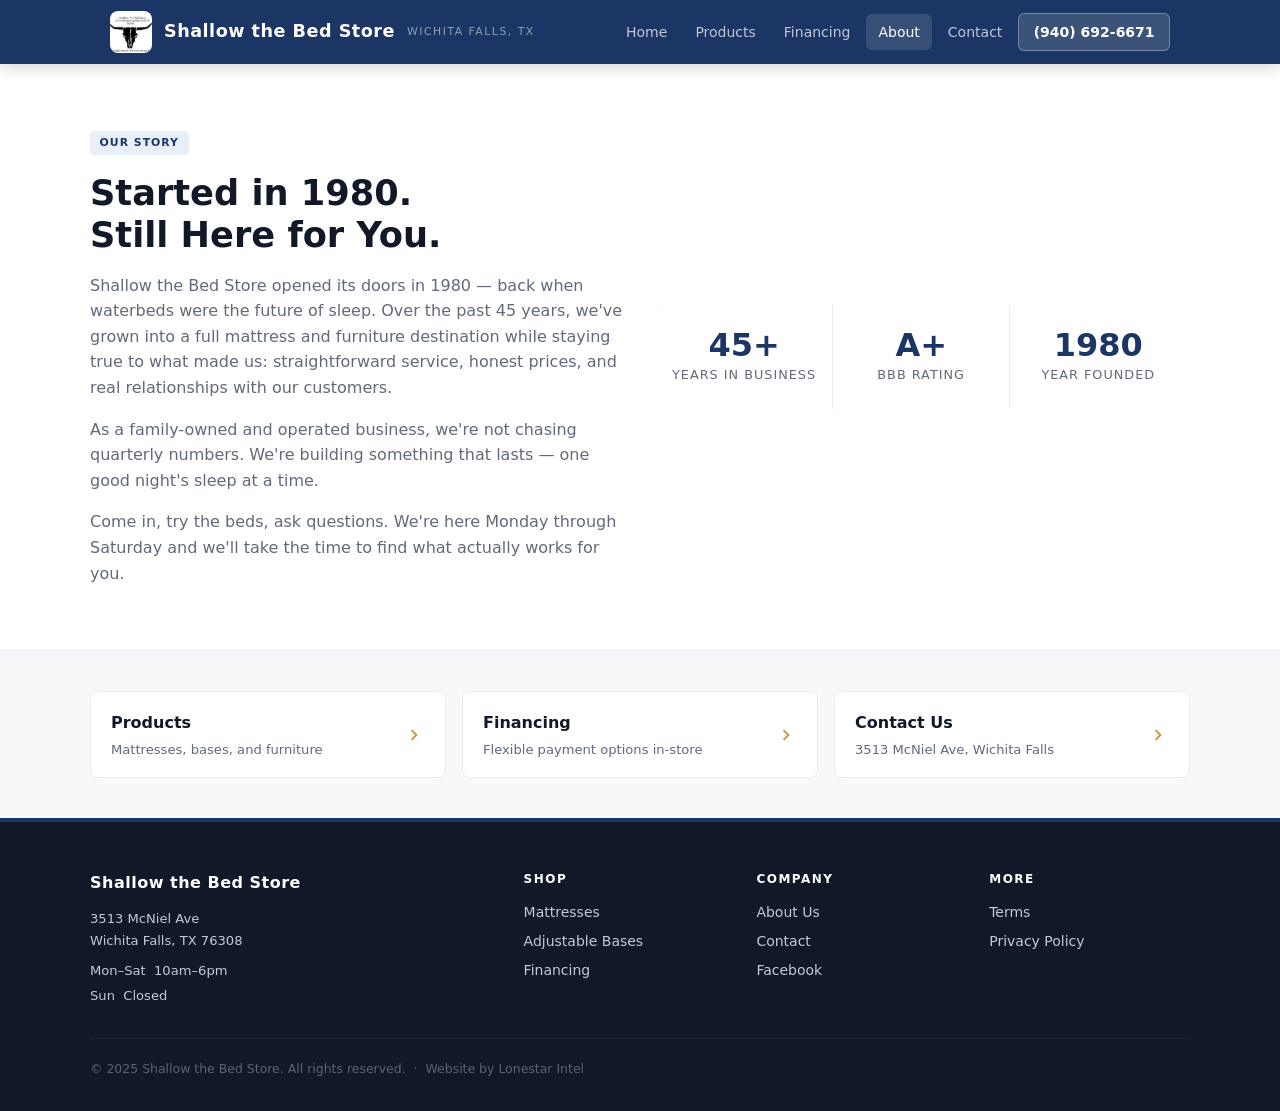
==== about.html @ aa92e517 "Initial commit" ====
<!DOCTYPE html>
<html lang="en">
<head>
  <meta charset="UTF-8">
  <meta name="viewport" content="width=device-width, initial-scale=1.0">
  <meta name="description" content="About Shallow the Bed Store — family-owned and serving Wichita Falls, TX since 1980. Learn our story.">
  <title>About Us | Shallow the Bed Store</title>
  <link rel="stylesheet" href="css/style.css">
</head>
<body>

  <header>
    <div class="nav-inner">
      <a href="index.html" class="logo">
        <img src="images/logo.jpg" alt="Shallow the Bed Store" class="logo-img">
        <span class="logo-name">Shallow the Bed Store</span>
        <span class="logo-sub">Wichita Falls, TX</span>
      </a>
      <button class="nav-toggle" id="navToggle" aria-label="Toggle menu">
        <span></span><span></span><span></span>
      </button>
      <nav id="mainNav">
        <a href="index.html">Home</a>
        <a href="products.html">Products</a>
        <a href="financing.html">Financing</a>
        <a href="about.html">About</a>
        <a href="contact.html">Contact</a>
      <a href="tel:9406926671" class="nav-phone">(940) 692-6671</a>
      </nav>
    </div>
  </header>


  <!-- OUR STORY -->
  <section>
    <div class="section-inner">
      <div class="info-grid" style="align-items:center;">
        <div>
          <span class="card-badge">Our Story</span>
          <h2 style="margin-top:0.5rem;">Started in 1980.<br>Still Here for You.</h2>
          <p style="margin-top:1rem;">Shallow the Bed Store opened its doors in 1980 — back when waterbeds were the future of sleep. Over the past 45 years, we've grown into a full mattress and furniture destination while staying true to what made us: straightforward service, honest prices, and real relationships with our customers.</p>
          <p style="margin-top:1rem;">As a family-owned and operated business, we're not chasing quarterly numbers. We're building something that lasts — one good night's sleep at a time.</p>
          <p style="margin-top:1rem;">Come in, try the beds, ask questions. We're here Monday through Saturday and we'll take the time to find what actually works for you.</p>
        </div>
        <div style="display:flex;align-items:center;height:100%;">
          <div class="stats-strip" style="margin-top:0;">
            <div class="stat">
              <div class="stat-number">45+</div>
              <div class="stat-label">Years in Business</div>
            </div>
            <div class="stat">
              <div class="stat-number">A+</div>
              <div class="stat-label">BBB Rating</div>
            </div>
            <div class="stat">
              <div class="stat-number">1980</div>
              <div class="stat-label">Year Founded</div>
            </div>
          </div>
        </div>
      </div>
    </div>
  </section>




  <!-- NAV CARDS STRIP -->
  <div class="nav-cards-strip">
    <div class="nav-cards-row">
      <a href="products.html" class="nav-card">
        <div>
          <div class="nav-card-title">Products</div>
          <div class="nav-card-sub">Mattresses, bases, and furniture</div>
        </div>
        <svg viewBox="0 0 24 24"><path d="M8.59 16.59L13.17 12 8.59 7.41 10 6l6 6-6 6z"/></svg>
      </a>
      <a href="financing.html" class="nav-card">
        <div>
          <div class="nav-card-title">Financing</div>
          <div class="nav-card-sub">Flexible payment options in-store</div>
        </div>
        <svg viewBox="0 0 24 24"><path d="M8.59 16.59L13.17 12 8.59 7.41 10 6l6 6-6 6z"/></svg>
      </a>
      <a href="contact.html" class="nav-card">
        <div>
          <div class="nav-card-title">Contact Us</div>
          <div class="nav-card-sub">3513 McNiel Ave, Wichita Falls</div>
        </div>
        <svg viewBox="0 0 24 24"><path d="M8.59 16.59L13.17 12 8.59 7.41 10 6l6 6-6 6z"/></svg>
      </a>
    </div>
  </div>

  <footer>
    <div class="footer-inner">
      <div class="footer-brand">
        <span class="logo-name">Shallow the Bed Store</span>
        <p style="margin-top:0.75rem;font-size:0.82rem;color:var(--gray-mid);line-height:1.7;">3513 McNiel Ave<br>Wichita Falls, TX 76308</p>
        <p style="margin-top:0.5rem;font-size:0.82rem;color:var(--gray-mid);">Mon&ndash;Sat &nbsp;10am&ndash;6pm</p>
        <p style="margin-top:0.25rem;font-size:0.82rem;color:var(--gray-mid);">Sun &nbsp;Closed</p>
      </div>
      <div>
        <h4>Shop</h4>
        <a href="mattresses.html">Mattresses</a>
        <a href="adjustable-bases.html">Adjustable Bases</a>
        <a href="financing.html">Financing</a>
      </div>
      <div>
        <h4>Company</h4>
        <a href="about.html">About Us</a>
        <a href="contact.html">Contact</a>
        <a href="https://www.facebook.com/ThebedstoreWf" target="_blank" rel="noopener">Facebook</a>
      </div>
      <div>
        <h4>More</h4>
        <a href="terms.html">Terms</a>
        <a href="privacy.html">Privacy Policy</a>
      </div>
    </div>
    <div class="footer-bottom">
      <span>&copy; 2025 Shallow the Bed Store. All rights reserved. &nbsp;&middot;&nbsp; Website by Lonestar Intel</span>
    </div>
  </footer>

  <script src="js/products.js"></script>
</body>
</html>
---- css/style.css ----
/* =============================================
   SHALLOW THE BED STORE — STYLESHEET
   Theme: Navy / White / Warm Gold
   ============================================= */

:root {
  /* Brand */
  --primary: #1B3664;
  --primary-dark: #122447;
  --primary-light: #E8EFF9;
  --gold: #C8913A;
  /* Neutrals */
  --white: #ffffff;
  --off-white: #F7F8FA;
  --gray-light: #EAEDF2;
  --gray-mid: #C4C9D4;
  --gray-text: #62697A;
  --dark: #111928;
  /* Red accent */
  --red: #C8232C;
  --red-light: rgba(200,35,44,0.14);
  /* Backward-compat aliases used in inline HTML */
  --orange: var(--primary);
  --orange-dark: var(--primary-dark);
  --orange-light: var(--primary-light);
  /* System */
  --font: 'Segoe UI', system-ui, -apple-system, sans-serif;
  --radius: 8px;
  --shadow: 0 2px 12px rgba(17,25,40,0.09);
  --transition: 0.2s ease;
}

/* RESET */
*, *::before, *::after { box-sizing: border-box; margin: 0; padding: 0; }
html { scroll-behavior: smooth; }
body { font-family: var(--font); color: var(--dark); background: var(--white); line-height: 1.6; }
img { display: block; max-width: 100%; }
a { text-decoration: none; color: inherit; }
ul { list-style: none; }

/* TYPOGRAPHY */
h1 { font-size: clamp(2rem, 5vw, 3.2rem); font-weight: 700; line-height: 1.15; }
h2 { font-size: clamp(1.5rem, 3.5vw, 2.2rem); font-weight: 700; line-height: 1.2; }
h3 { font-size: 1.2rem; font-weight: 600; }
p { color: var(--gray-text); }

/* =============================================
   PROMO BAR
   ============================================= */
.promo-bar {
  background: var(--dark);
  color: var(--gray-mid);
  text-align: center;
  padding: 0.45rem 1rem;
  font-size: 0.8rem;
  font-weight: 500;
  letter-spacing: 0.3px;
}
.promo-bar a { color: var(--white); text-decoration: underline; }

/* =============================================
   HEADER & NAV
   ============================================= */
header {
  position: sticky;
  top: 0;
  z-index: 100;
  background: var(--primary);
  box-shadow: 0 2px 16px rgba(17,25,40,0.22);
}

.nav-inner {
  max-width: 1100px;
  margin: 0 auto;
  padding: 0 1.25rem;
  height: 64px;
  display: flex;
  align-items: center;
  justify-content: space-between;
  gap: 1rem;
}

.logo {
  display: flex;
  flex-direction: row;
  align-items: center;
  gap: 0.75rem;
  line-height: 1.1;
}
.logo-img {
  width: 42px;
  height: 42px;
  border-radius: 8px;
  object-fit: cover;
  flex-shrink: 0;
}
.logo-text {
  display: flex;
  flex-direction: column;
}
.logo-name {
  font-size: 1.1rem;
  font-weight: 700;
  color: var(--white);
  letter-spacing: 0.5px;
}
.logo-sub {
  font-size: 0.68rem;
  color: rgba(255,255,255,0.52);
  text-transform: uppercase;
  letter-spacing: 1.5px;
}

nav { display: flex; align-items: center; gap: 0.25rem; }
nav a {
  color: rgba(255,255,255,0.72);
  font-size: 0.875rem;
  font-weight: 500;
  padding: 0.4rem 0.75rem;
  border-radius: 6px;
  transition: color var(--transition), background var(--transition);
}
nav a:hover, nav a.active {
  color: var(--white);
  background: rgba(255,255,255,0.12);
}

.nav-phone {
  color: var(--white) !important;
  font-weight: 700 !important;
  font-size: 0.875rem !important;
  background: rgba(255,255,255,0.14) !important;
  border: 1px solid rgba(255,255,255,0.3) !important;
  padding: 0.4rem 0.9rem !important;
  border-radius: 6px !important;
}
.nav-phone:hover {
  background: rgba(255,255,255,0.24) !important;
  border-color: rgba(255,255,255,0.55) !important;
}

/* Hamburger */
.nav-toggle {
  display: none;
  flex-direction: column;
  gap: 5px;
  cursor: pointer;
  padding: 4px;
  background: none;
  border: none;
  outline: none;
  -webkit-appearance: none;
}
.nav-toggle span {
  display: block;
  width: 24px;
  height: 2px;
  background: var(--white);
  border-radius: 2px;
  transition: var(--transition);
}

/* Mobile nav */
@media (max-width: 768px) {
  .nav-toggle { display: flex; }
  nav {
    display: none;
    position: absolute;
    top: 64px;
    left: 0;
    right: 0;
    background: var(--primary-dark);
    flex-direction: column;
    padding: 1rem;
    gap: 0.25rem;
    box-shadow: 0 8px 24px rgba(17,25,40,0.25);
  }
  nav.open { display: flex; }
  nav a { width: 100%; padding: 0.75rem 1rem; }
  .nav-phone { margin-top: 0.5rem; text-align: center; }
}

/* =============================================
   CATEGORY CARDS
   ============================================= */
.category-grid {
  display: grid;
  grid-template-columns: repeat(auto-fill, minmax(220px, 1fr));
  gap: 1rem;
}
.category-card {
  position: relative;
  border-radius: var(--radius);
  overflow: hidden;
  aspect-ratio: 4/3;
  cursor: pointer;
  box-shadow: var(--shadow);
}
.category-card img {
  width: 100%; height: 100%;
  object-fit: cover;
  transition: transform 0.3s ease;
}
.category-card:hover img { transform: scale(1.04); }
.category-card-overlay {
  position: absolute;
  inset: 0;
  background: linear-gradient(to top, rgba(17,25,40,0.85) 0%, rgba(17,25,40,0.08) 60%);
  display: flex;
  flex-direction: column;
  justify-content: flex-end;
  padding: 1.25rem;
}
.category-card-overlay h3 { color: var(--white); font-size: 1.1rem; margin-bottom: 0.4rem; }
.category-card-overlay .btn {
  display: inline-block;
  padding: 0.4rem 1rem;
  font-size: 0.8rem;
  align-self: flex-start;
}

/* =============================================
   PROMO BANNER STRIP
   ============================================= */
.promo-strip {
  display: grid;
  grid-template-columns: repeat(auto-fill, minmax(200px, 1fr));
  gap: 1px;
  background: var(--gray-light);
  border: 1.5px solid var(--gray-light);
  border-radius: var(--radius);
  overflow: hidden;
}
.promo-strip-item {
  background: var(--white);
  padding: 1.1rem 1.25rem;
  display: flex;
  align-items: center;
  gap: 0.75rem;
}
.promo-strip-icon {
  width: 36px; height: 36px;
  border-radius: 50%;
  background: var(--primary-light);
  display: flex; align-items: center; justify-content: center;
  flex-shrink: 0;
}
.promo-strip-icon svg { width: 18px; height: 18px; fill: var(--primary); }
.promo-strip-item h4 { font-size: 0.85rem; margin-bottom: 0.1rem; }
.promo-strip-item p { font-size: 0.75rem; }

/* =============================================
   BRANDS STRIP
   ============================================= */
.brands-strip {
  display: flex;
  align-items: center;
  justify-content: center;
  flex-wrap: wrap;
  gap: 0.5rem 1.5rem;
  padding: 2rem 1.25rem;
  background: var(--off-white);
  border-top: 1px solid var(--gray-light);
  border-bottom: 1px solid var(--gray-light);
}
.brands-label {
  font-size: 0.68rem;
  font-weight: 700;
  text-transform: uppercase;
  letter-spacing: 2px;
  color: var(--gray-text);
  width: 100%;
  text-align: center;
  margin-bottom: 0.5rem;
}
.brand-name {
  font-size: 0.82rem;
  font-weight: 700;
  color: var(--gray-text);
  letter-spacing: 0.5px;
  text-transform: uppercase;
  padding: 0.35rem 0.85rem;
  border: 1.5px solid var(--gray-mid);
  border-radius: 6px;
  background: var(--white);
}

/* =============================================
   HERO
   ============================================= */
.hero {
  background: var(--dark);
  padding: 5rem 1.25rem 6rem;
  text-align: center;
  position: relative;
  overflow: hidden;
}
.hero::after {
  content: '';
  position: absolute;
  bottom: 0; left: 0; right: 0;
  height: 3px;
  background: linear-gradient(90deg, var(--primary), var(--gold), var(--primary));
}

/* Store photo background — drop store.jpg into images/ to activate */
.hero-store-bg {
  background-image: url('../images/store.jpg');
  background-size: cover;
  background-position: center;
  background-repeat: no-repeat;
}
.hero-store-bg::before {
  content: '';
  position: absolute;
  inset: 0;
  background: rgba(17, 25, 40, 0.74);
  z-index: 0;
}
.hero-store-bg .hero-inner {
  position: relative;
  z-index: 1;
}
.hero-inner { max-width: 680px; margin: 0 auto; }
.hero-kicker {
  font-size: 0.72rem;
  font-weight: 600;
  letter-spacing: 2.5px;
  text-transform: uppercase;
  color: var(--gold);
  margin-bottom: 1rem;
}
.hero-eyebrow {
  display: inline-block;
  font-size: 0.72rem;
  font-weight: 600;
  letter-spacing: 2.5px;
  text-transform: uppercase;
  color: var(--gold);
  margin-bottom: 1rem;
}
.hero h1 { color: var(--white); margin-bottom: 1.5rem; }
.btn-group { display: flex; gap: 0.75rem; justify-content: center; flex-wrap: wrap; }

/* =============================================
   BUTTONS
   ============================================= */
.btn {
  display: inline-block;
  padding: 0.7rem 1.6rem;
  border-radius: var(--radius);
  font-weight: 600;
  font-size: 0.9rem;
  cursor: pointer;
  transition: var(--transition);
  border: 2px solid transparent;
  letter-spacing: 0.2px;
}
.btn-primary {
  background: var(--primary);
  color: var(--white);
  border-color: var(--primary);
}
.btn-primary:hover { background: var(--primary-dark); border-color: var(--primary-dark); }
.btn-outline {
  background: transparent;
  color: var(--white);
  border-color: rgba(255,255,255,0.42);
}
.btn-outline:hover { border-color: var(--white); background: rgba(255,255,255,0.1); }

/* =============================================
   SECTIONS
   ============================================= */
section { padding: 4rem 1.25rem; }
.section-inner { max-width: 1100px; margin: 0 auto; }
.section-header { text-align: center; margin-bottom: 2.5rem; }
.section-header p { margin-top: 0.5rem; font-size: 1rem; }

.bg-off { background: var(--off-white); }
.bg-orange-light { background: var(--primary-light); }
.bg-dark { background: var(--dark); }

/* =============================================
   CARDS
   ============================================= */
.card-grid {
  display: grid;
  grid-template-columns: repeat(auto-fill, minmax(260px, 1fr));
  gap: 1.5rem;
}
.card {
  background: var(--white);
  border-radius: var(--radius);
  border: 1.5px solid var(--gray-light);
  overflow: hidden;
  transition: transform var(--transition), box-shadow var(--transition), border-color var(--transition);
}
.card:hover {
  transform: translateY(-3px);
  box-shadow: 0 8px 28px rgba(17,25,40,0.10);
  border-color: var(--gray-mid);
}
.card-img {
  width: 100%;
  height: 200px;
  object-fit: cover;
  background: var(--gray-light);
}
.card-body { padding: 1.25rem; }
.card-badge {
  display: inline-block;
  font-size: 0.68rem;
  font-weight: 700;
  text-transform: uppercase;
  letter-spacing: 1px;
  color: var(--primary);
  background: var(--primary-light);
  padding: 0.2rem 0.6rem;
  border-radius: 4px;
  margin-bottom: 0.6rem;
}
.card h3 { margin-bottom: 0.3rem; }
.card p { font-size: 0.9rem; margin-bottom: 1rem; }
.card .btn { width: 100%; text-align: center; }

/* =============================================
   FEATURE LIST
   ============================================= */
.feature-list {
  display: grid;
  grid-template-columns: repeat(auto-fill, minmax(220px, 1fr));
  gap: 1.25rem;
  margin-top: 2rem;
}
.feature-item {
  background: var(--white);
  border-left: 3px solid var(--primary);
  border-radius: 0 var(--radius) var(--radius) 0;
  padding: 1rem 1.25rem;
  box-shadow: var(--shadow);
}
.feature-item h3 { font-size: 0.95rem; margin-bottom: 0.25rem; }
.feature-item p { font-size: 0.85rem; }

/* =============================================
   PRODUCT DETAIL (mattresses / bases pages)
   ============================================= */
.product-grid {
  display: grid;
  gap: 3rem;
}
.product-card {
  display: grid;
  grid-template-columns: 1fr 1fr;
  gap: 2rem;
  align-items: center;
  background: var(--white);
  border-radius: var(--radius);
  border: 1.5px solid var(--gray-light);
  overflow: hidden;
}
.product-card:nth-child(even) .product-img { order: 2; }
.product-card:nth-child(even) .product-info { order: 1; }
.product-img img { width: 100%; height: 340px; object-fit: cover; }
.product-info { padding: 2rem; }
.product-info .card-badge { margin-bottom: 0.75rem; }
.product-info h2 { font-size: 1.6rem; margin-bottom: 0.5rem; }
.product-info > p { margin-bottom: 1.25rem; }
.feature-tags { display: flex; flex-wrap: wrap; gap: 0.5rem; margin-bottom: 1.5rem; }
.size-dropdown {
  margin-bottom: 1.25rem;
}
.size-dropdown summary {
  font-size: 0.78rem;
  font-weight: 700;
  color: var(--primary);
  cursor: pointer;
  list-style: none;
  display: inline-flex;
  align-items: center;
  gap: 0.35rem;
  user-select: none;
}
.size-dropdown summary::-webkit-details-marker { display: none; }
.size-dropdown summary::after {
  content: '▾';
  font-size: 0.7rem;
  transition: transform 0.2s;
}
.size-dropdown[open] summary::after { transform: rotate(-180deg); }
.size-pills { display: flex; flex-wrap: wrap; gap: 0.4rem; margin-top: 0.6rem; }
.size-pill {
  font-size: 0.72rem;
  font-weight: 700;
  color: var(--primary);
  border: 1.5px solid var(--primary);
  border-radius: 4px;
  padding: 0.2rem 0.55rem;
  letter-spacing: 0.5px;
  text-transform: uppercase;
}
.feature-tag {
  font-size: 0.78rem;
  background: var(--gray-light);
  color: var(--dark);
  padding: 0.3rem 0.7rem;
  border-radius: 20px;
  font-weight: 500;
}

@media (max-width: 700px) {
  .product-card { grid-template-columns: 1fr; }
  .product-card:nth-child(even) .product-img { order: 0; }
  .product-card:nth-child(even) .product-info { order: 0; }
  .product-img img { height: 220px; }
  .product-info { padding: 1.25rem; }
}

/* =============================================
   ABOUT STRIP
   ============================================= */
.stats-strip {
  display: grid;
  grid-template-columns: repeat(3, 1fr);
  gap: 1px;
  background: var(--gray-light);
  border-radius: var(--radius);
  overflow: hidden;
  margin-top: 2rem;
}
.stat {
  background: var(--white);
  padding: 1.5rem 1rem;
  text-align: center;
}
.stat-number {
  font-size: 2rem;
  font-weight: 700;
  color: var(--primary);
  line-height: 1;
  margin-bottom: 0.25rem;
}
.stat-label { font-size: 0.8rem; color: var(--gray-text); text-transform: uppercase; letter-spacing: 1px; }

@media (max-width: 500px) {
  .stats-strip { grid-template-columns: 1fr; }
}

/* =============================================
   CONTACT / INFO
   ============================================= */
.info-grid {
  display: grid;
  grid-template-columns: 1fr 1fr;
  gap: 2rem;
  align-items: start;
}
.info-block {
  background: var(--white);
  border-radius: var(--radius);
  padding: 1.75rem;
  border: 1.5px solid var(--gray-light);
}
.info-block h3 { color: var(--primary); font-size: 0.8rem; text-transform: uppercase; letter-spacing: 1.5px; margin-bottom: 0.75rem; }
.info-block p, .info-block a { color: var(--dark); font-size: 1rem; }
.info-block a:hover { color: var(--primary); }
.hours-row { display: flex; justify-content: space-between; padding: 0.4rem 0; border-bottom: 1px solid var(--gray-light); font-size: 0.9rem; }
.hours-row:last-child { border-bottom: none; }
.map-wrap { border-radius: var(--radius); overflow: hidden; border: 1.5px solid var(--gray-light); }
.map-wrap iframe { width: 100%; height: 320px; border: none; display: block; }

@media (max-width: 700px) {
  .info-grid { grid-template-columns: 1fr; }
}

/* =============================================
   FINANCING
   ============================================= */
.financing-steps {
  display: grid;
  grid-template-columns: repeat(auto-fill, minmax(200px, 1fr));
  gap: 1.25rem;
  margin-top: 2rem;
}
.step {
  text-align: center;
  padding: 1.75rem 1rem;
  background: var(--white);
  border-radius: var(--radius);
  border: 1.5px solid var(--gray-light);
}
.step-number {
  width: 44px; height: 44px;
  border-radius: 50%;
  background: var(--primary);
  color: var(--white);
  font-weight: 700;
  font-size: 1.1rem;
  display: flex; align-items: center; justify-content: center;
  margin: 0 auto 1rem;
}
.step h3 { margin-bottom: 0.4rem; }
.step p { font-size: 0.875rem; }

/* =============================================
   CTA BANNER
   ============================================= */
.cta-banner {
  background: var(--primary);
  padding: 3.5rem 1.25rem;
  text-align: center;
}
.cta-banner h2 { color: var(--white); margin-bottom: 0.5rem; }
.cta-banner p { color: rgba(255,255,255,0.75); margin-bottom: 1.75rem; }
.cta-banner .btn-outline { border-color: rgba(255,255,255,0.42); }
.cta-banner .btn-outline:hover { background: rgba(255,255,255,0.12); border-color: var(--white); }

/* =============================================
   FOOTER
   ============================================= */
footer {
  background: var(--dark);
  color: var(--gray-mid);
  padding: 3rem 1.25rem 2rem;
  border-top: 4px solid var(--primary);
}
.footer-inner {
  max-width: 1100px;
  margin: 0 auto;
  display: grid;
  grid-template-columns: 2fr 1fr 1fr 1fr;
  gap: 2rem;
}
.footer-brand .logo-name { color: var(--white); font-size: 1rem; }
.footer-brand p { margin-top: 0.5rem; font-size: 0.85rem; line-height: 1.6; }
footer h4 { color: var(--white); font-size: 0.75rem; text-transform: uppercase; letter-spacing: 1.5px; margin-bottom: 0.75rem; }
footer a { font-size: 0.875rem; color: var(--gray-mid); display: block; margin-bottom: 0.4rem; transition: color var(--transition); }
footer a:hover { color: var(--white); }
.footer-bottom {
  max-width: 1100px;
  margin: 2rem auto 0;
  padding-top: 1.25rem;
  border-top: 1px solid rgba(255,255,255,0.07);
  display: flex;
  justify-content: flex-start;
  align-items: center;
  font-size: 0.78rem;
  color: rgba(255,255,255,0.32);
  flex-wrap: wrap;
  gap: 0.5rem 1.5rem;
}
.footer-bottom a {
  color: rgba(255,255,255,0.32);
  font-size: 0.78rem;
  display: inline;
  margin-bottom: 0;
}
.footer-bottom a:hover { color: rgba(255,255,255,0.6); }

@media (max-width: 700px) {
  .footer-inner { grid-template-columns: 1fr 1fr; gap: 1.5rem; }
  .footer-bottom { flex-direction: column; text-align: center; }
}
@media (max-width: 400px) {
  .footer-inner { grid-template-columns: 1fr; }
}

/* =============================================
   PAGE HERO (inner pages)
   ============================================= */
.page-hero {
  background: var(--primary);
  padding: 3rem 1.25rem;
  text-align: center;
}
.page-hero h1 { color: var(--white); font-size: clamp(1.6rem, 4vw, 2.4rem); }
.page-hero p { color: rgba(255,255,255,0.7); margin-top: 0.5rem; }

/* =============================================
   BREADCRUMB
   ============================================= */
.breadcrumb {
  max-width: 1100px;
  margin: 0 auto;
  padding: 0.75rem 1.25rem;
  font-size: 0.8rem;
  color: var(--gray-text);
}
.breadcrumb a { color: var(--primary); }
.breadcrumb a:hover { text-decoration: underline; }

/* =============================================
   NAV CARDS (pre-footer strip)
   ============================================= */
.nav-cards-strip {
  background: var(--off-white);
  border-top: 1px solid var(--gray-light);
  padding: 2.5rem 1.25rem;
}
.nav-cards-row {
  max-width: 1100px;
  margin: 0 auto;
  display: grid;
  grid-template-columns: repeat(3, 1fr);
  gap: 1rem;
}
.nav-card {
  display: flex;
  align-items: center;
  justify-content: space-between;
  padding: 1.1rem 1.25rem;
  border: 1.5px solid var(--gray-light);
  border-radius: var(--radius);
  text-decoration: none;
  color: var(--dark);
  background: var(--white);
  transition: border-color var(--transition), box-shadow var(--transition), transform var(--transition);
}
.nav-card:hover {
  border-color: var(--primary);
  box-shadow: 0 4px 16px rgba(27,54,100,0.12);
  transform: translateX(3px);
}
.nav-card svg {
  width: 22px; height: 22px;
  fill: var(--gold);
  flex-shrink: 0;
  transition: transform var(--transition);
}
.nav-card:hover svg { transform: translateX(3px); }
.nav-card-title { font-weight: 700; font-size: 1rem; }
.nav-card-sub { font-size: 0.82rem; color: var(--gray-text); margin-top: 0.2rem; }

@media (max-width: 700px) {
  .nav-cards-row { grid-template-columns: 1fr; }
}

/* =============================================
   UTILITY
   ============================================= */
.text-center { text-align: center; }
.mt-1 { margin-top: 1rem; }
.mt-2 { margin-top: 2rem; }
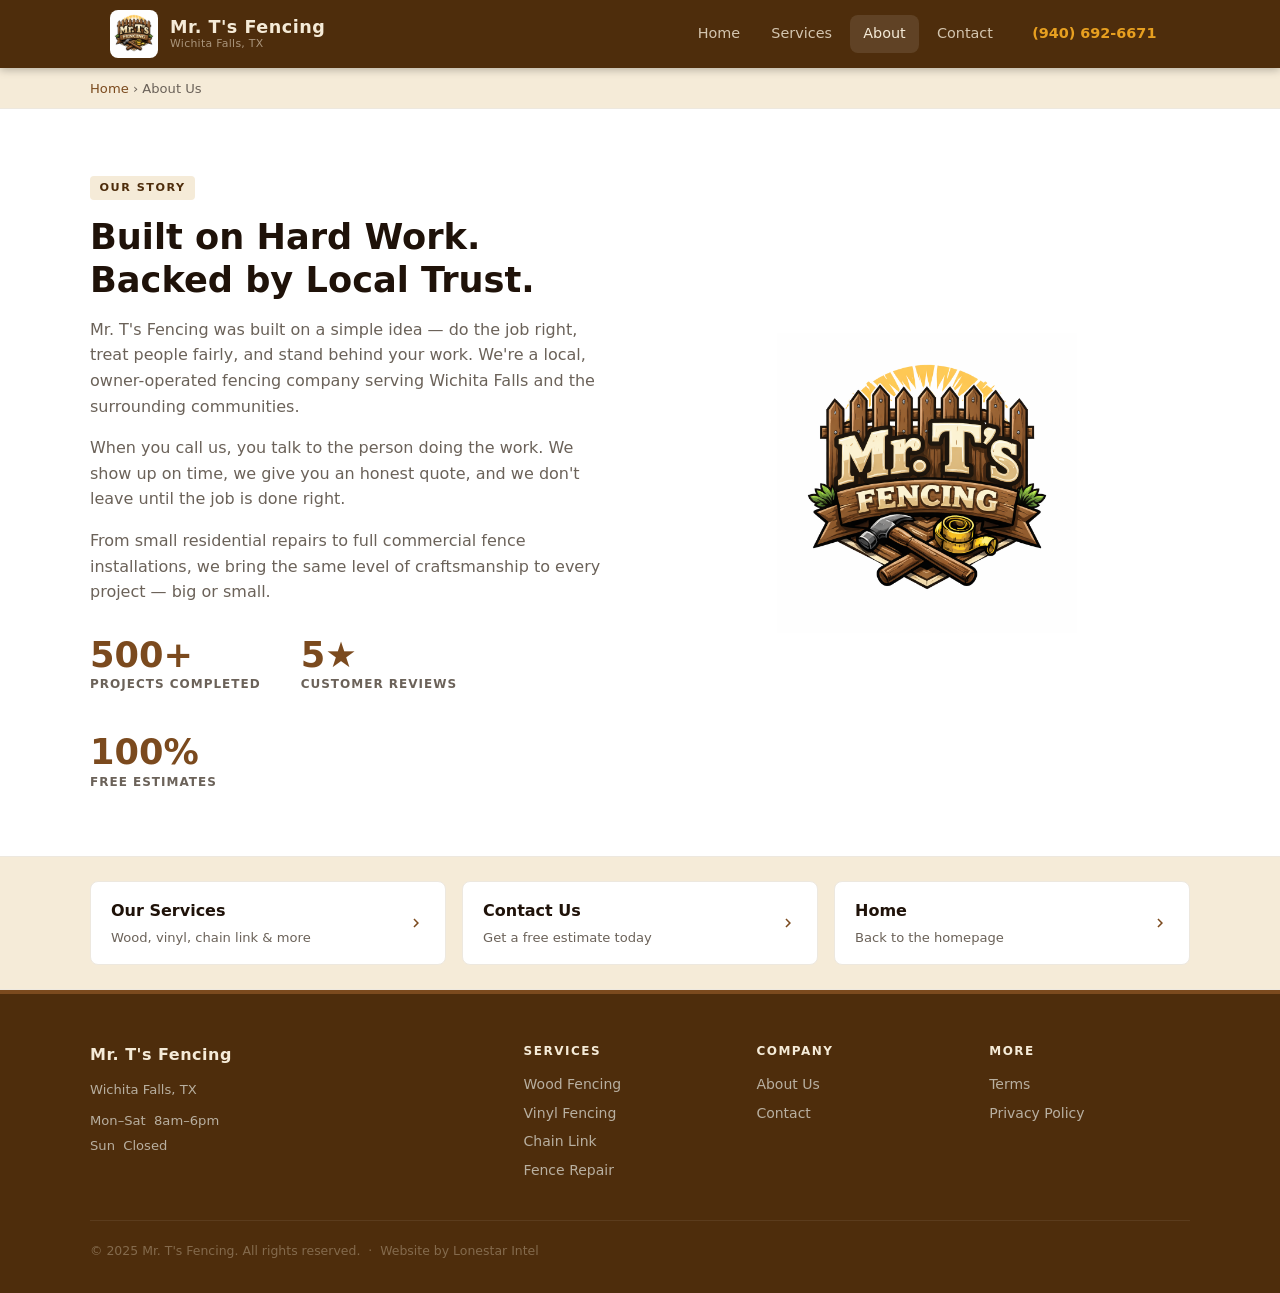
==== commit 9df8c8a4: "Initial build: Mr. T's Fencing website" ====
--- a/about.html
+++ b/about.html
@@ -3,8 +3,8 @@
 <head>
   <meta charset="UTF-8">
   <meta name="viewport" content="width=device-width, initial-scale=1.0">
-  <meta name="description" content="About Shallow the Bed Store — family-owned and serving Wichita Falls, TX since 1980. Learn our story.">
-  <title>About Us | Shallow the Bed Store</title>
+  <meta name="description" content="About Mr. T's Fencing — family-owned fence contractor serving Wichita Falls, TX.">
+  <title>About Us | Mr. T's Fencing</title>
   <link rel="stylesheet" href="css/style.css">
 </head>
 <body>
@@ -12,80 +12,79 @@
   <header>
     <div class="nav-inner">
       <a href="index.html" class="logo">
-        <img src="images/logo.jpg" alt="Shallow the Bed Store" class="logo-img">
-        <span class="logo-name">Shallow the Bed Store</span>
-        <span class="logo-sub">Wichita Falls, TX</span>
+        <img src="images/logo.png" alt="Mr. T's Fencing" class="logo-img">
+        <div>
+          <span class="logo-name">Mr. T's Fencing</span>
+          <span class="logo-sub" style="display:block;">Wichita Falls, TX</span>
+        </div>
       </a>
       <button class="nav-toggle" id="navToggle" aria-label="Toggle menu">
         <span></span><span></span><span></span>
       </button>
       <nav id="mainNav">
         <a href="index.html">Home</a>
-        <a href="products.html">Products</a>
-        <a href="financing.html">Financing</a>
-        <a href="about.html">About</a>
+        <a href="services.html">Services</a>
+        <a href="about.html" class="active">About</a>
         <a href="contact.html">Contact</a>
-      <a href="tel:9406926671" class="nav-phone">(940) 692-6671</a>
+        <a href="tel:9406926671" class="nav-phone">(940) 692-6671</a>
       </nav>
     </div>
   </header>
 
+  <div class="breadcrumb"><div><a href="index.html">Home</a> &rsaquo; About Us</div></div>
 
-  <!-- OUR STORY -->
   <section>
     <div class="section-inner">
       <div class="info-grid" style="align-items:center;">
         <div>
           <span class="card-badge">Our Story</span>
-          <h2 style="margin-top:0.5rem;">Started in 1980.<br>Still Here for You.</h2>
-          <p style="margin-top:1rem;">Shallow the Bed Store opened its doors in 1980 — back when waterbeds were the future of sleep. Over the past 45 years, we've grown into a full mattress and furniture destination while staying true to what made us: straightforward service, honest prices, and real relationships with our customers.</p>
-          <p style="margin-top:1rem;">As a family-owned and operated business, we're not chasing quarterly numbers. We're building something that lasts — one good night's sleep at a time.</p>
-          <p style="margin-top:1rem;">Come in, try the beds, ask questions. We're here Monday through Saturday and we'll take the time to find what actually works for you.</p>
-        </div>
-        <div style="display:flex;align-items:center;height:100%;">
-          <div class="stats-strip" style="margin-top:0;">
-            <div class="stat">
-              <div class="stat-number">45+</div>
-              <div class="stat-label">Years in Business</div>
+          <h2 style="margin-top:0.5rem;">Built on Hard Work.<br>Backed by Local Trust.</h2>
+          <p style="margin-top:1rem;">Mr. T's Fencing was built on a simple idea — do the job right, treat people fairly, and stand behind your work. We're a local, owner-operated fencing company serving Wichita Falls and the surrounding communities.</p>
+          <p style="margin-top:1rem;">When you call us, you talk to the person doing the work. We show up on time, we give you an honest quote, and we don't leave until the job is done right.</p>
+          <p style="margin-top:1rem;">From small residential repairs to full commercial fence installations, we bring the same level of craftsmanship to every project — big or small.</p>
+          <div class="stats-strip">
+            <div>
+              <div class="stat-number">500+</div>
+              <div class="stat-label">Projects Completed</div>
             </div>
-            <div class="stat">
-              <div class="stat-number">A+</div>
-              <div class="stat-label">BBB Rating</div>
+            <div>
+              <div class="stat-number">5★</div>
+              <div class="stat-label">Customer Reviews</div>
             </div>
-            <div class="stat">
-              <div class="stat-number">1980</div>
-              <div class="stat-label">Year Founded</div>
+            <div>
+              <div class="stat-number">100%</div>
+              <div class="stat-label">Free Estimates</div>
             </div>
           </div>
+        </div>
+        <div style="display:flex;align-items:center;justify-content:center;">
+          <img src="images/logo.png" alt="Mr. T's Fencing" style="max-width:300px;width:100%;">
         </div>
       </div>
     </div>
   </section>
 
-
-
-
   <!-- NAV CARDS STRIP -->
   <div class="nav-cards-strip">
     <div class="nav-cards-row">
-      <a href="products.html" class="nav-card">
+      <a href="services.html" class="nav-card">
         <div>
-          <div class="nav-card-title">Products</div>
-          <div class="nav-card-sub">Mattresses, bases, and furniture</div>
-        </div>
-        <svg viewBox="0 0 24 24"><path d="M8.59 16.59L13.17 12 8.59 7.41 10 6l6 6-6 6z"/></svg>
-      </a>
-      <a href="financing.html" class="nav-card">
-        <div>
-          <div class="nav-card-title">Financing</div>
-          <div class="nav-card-sub">Flexible payment options in-store</div>
+          <div class="nav-card-title">Our Services</div>
+          <div class="nav-card-sub">Wood, vinyl, chain link & more</div>
         </div>
         <svg viewBox="0 0 24 24"><path d="M8.59 16.59L13.17 12 8.59 7.41 10 6l6 6-6 6z"/></svg>
       </a>
       <a href="contact.html" class="nav-card">
         <div>
           <div class="nav-card-title">Contact Us</div>
-          <div class="nav-card-sub">3513 McNiel Ave, Wichita Falls</div>
+          <div class="nav-card-sub">Get a free estimate today</div>
+        </div>
+        <svg viewBox="0 0 24 24"><path d="M8.59 16.59L13.17 12 8.59 7.41 10 6l6 6-6 6z"/></svg>
+      </a>
+      <a href="index.html" class="nav-card">
+        <div>
+          <div class="nav-card-title">Home</div>
+          <div class="nav-card-sub">Back to the homepage</div>
         </div>
         <svg viewBox="0 0 24 24"><path d="M8.59 16.59L13.17 12 8.59 7.41 10 6l6 6-6 6z"/></svg>
       </a>
@@ -95,22 +94,22 @@
   <footer>
     <div class="footer-inner">
       <div class="footer-brand">
-        <span class="logo-name">Shallow the Bed Store</span>
-        <p style="margin-top:0.75rem;font-size:0.82rem;color:var(--gray-mid);line-height:1.7;">3513 McNiel Ave<br>Wichita Falls, TX 76308</p>
-        <p style="margin-top:0.5rem;font-size:0.82rem;color:var(--gray-mid);">Mon&ndash;Sat &nbsp;10am&ndash;6pm</p>
+        <span class="logo-name">Mr. T's Fencing</span>
+        <p style="margin-top:0.75rem;font-size:0.82rem;color:var(--gray-mid);line-height:1.7;">Wichita Falls, TX</p>
+        <p style="margin-top:0.5rem;font-size:0.82rem;color:var(--gray-mid);">Mon&ndash;Sat &nbsp;8am&ndash;6pm</p>
         <p style="margin-top:0.25rem;font-size:0.82rem;color:var(--gray-mid);">Sun &nbsp;Closed</p>
       </div>
       <div>
-        <h4>Shop</h4>
-        <a href="mattresses.html">Mattresses</a>
-        <a href="adjustable-bases.html">Adjustable Bases</a>
-        <a href="financing.html">Financing</a>
+        <h4>Services</h4>
+        <a href="services.html#wood">Wood Fencing</a>
+        <a href="services.html#vinyl">Vinyl Fencing</a>
+        <a href="services.html#chainlink">Chain Link</a>
+        <a href="services.html#repair">Fence Repair</a>
       </div>
       <div>
         <h4>Company</h4>
         <a href="about.html">About Us</a>
         <a href="contact.html">Contact</a>
-        <a href="https://www.facebook.com/ThebedstoreWf" target="_blank" rel="noopener">Facebook</a>
       </div>
       <div>
         <h4>More</h4>
@@ -119,7 +118,7 @@
       </div>
     </div>
     <div class="footer-bottom">
-      <span>&copy; 2025 Shallow the Bed Store. All rights reserved. &nbsp;&middot;&nbsp; Website by Lonestar Intel</span>
+      <span>&copy; 2025 Mr. T's Fencing. All rights reserved. &nbsp;&middot;&nbsp; Website by Lonestar Intel</span>
     </div>
   </footer>
 
--- a/css/style.css
+++ b/css/style.css
@@ -1,33 +1,30 @@
 /* =============================================
-   SHALLOW THE BED STORE — STYLESHEET
-   Theme: Navy / White / Warm Gold
+   MR. T'S FENCING — STYLESHEET
+   Theme: Wood Brown / Cream / Forest Green
    ============================================= */
 
 :root {
-  /* Brand */
-  --primary: #1B3664;
-  --primary-dark: #122447;
-  --primary-light: #E8EFF9;
-  --gold: #C8913A;
-  /* Neutrals */
+  --primary: #7B4A1E;
+  --primary-dark: #4E2D0C;
+  --primary-light: #F5EBD8;
+  --green: #3D6B35;
+  --green-dark: #2A4D24;
+  --gold: #E8A020;
   --white: #ffffff;
-  --off-white: #F7F8FA;
-  --gray-light: #EAEDF2;
-  --gray-mid: #C4C9D4;
-  --gray-text: #62697A;
-  --dark: #111928;
-  /* Red accent */
-  --red: #C8232C;
-  --red-light: rgba(200,35,44,0.14);
-  /* Backward-compat aliases used in inline HTML */
+  --off-white: #FBF8F3;
+  --cream: #F5EBD8;
+  --gray-light: #EDE8DF;
+  --gray-mid: #B8AFA0;
+  --gray-text: #6B6259;
+  --dark: #1F1209;
+  --font: 'Segoe UI', system-ui, -apple-system, sans-serif;
+  --radius: 8px;
+  --shadow: 0 2px 16px rgba(31,18,9,0.10);
+  --transition: 0.2s ease;
+  /* aliases */
   --orange: var(--primary);
   --orange-dark: var(--primary-dark);
   --orange-light: var(--primary-light);
-  /* System */
-  --font: 'Segoe UI', system-ui, -apple-system, sans-serif;
-  --radius: 8px;
-  --shadow: 0 2px 12px rgba(17,25,40,0.09);
-  --transition: 0.2s ease;
 }
 
 /* RESET */
@@ -45,41 +42,25 @@
 p { color: var(--gray-text); }
 
 /* =============================================
-   PROMO BAR
-   ============================================= */
-.promo-bar {
-  background: var(--dark);
-  color: var(--gray-mid);
-  text-align: center;
-  padding: 0.45rem 1rem;
-  font-size: 0.8rem;
-  font-weight: 500;
-  letter-spacing: 0.3px;
-}
-.promo-bar a { color: var(--white); text-decoration: underline; }
-
-/* =============================================
-   HEADER & NAV
+   HEADER / NAV
    ============================================= */
 header {
+  background: var(--primary-dark);
   position: sticky;
   top: 0;
   z-index: 100;
-  background: var(--primary);
-  box-shadow: 0 2px 16px rgba(17,25,40,0.22);
-}
-
+  box-shadow: 0 2px 8px rgba(0,0,0,0.25);
+}
 .nav-inner {
   max-width: 1100px;
   margin: 0 auto;
   padding: 0 1.25rem;
-  height: 64px;
+  height: 68px;
   display: flex;
   align-items: center;
   justify-content: space-between;
   gap: 1rem;
 }
-
 .logo {
   display: flex;
   flex-direction: row;
@@ -88,286 +69,145 @@
   line-height: 1.1;
 }
 .logo-img {
-  width: 42px;
-  height: 42px;
+  width: 48px;
+  height: 48px;
   border-radius: 8px;
   object-fit: cover;
   flex-shrink: 0;
-}
-.logo-text {
-  display: flex;
-  flex-direction: column;
+  background: var(--white);
 }
 .logo-name {
   font-size: 1.1rem;
   font-weight: 700;
-  color: var(--white);
+  color: var(--cream);
   letter-spacing: 0.5px;
 }
 .logo-sub {
   font-size: 0.68rem;
-  color: rgba(255,255,255,0.52);
-  text-transform: uppercase;
-  letter-spacing: 1.5px;
-}
-
+  color: rgba(245,235,216,0.55);
+  letter-spacing: 0.3px;
+}
 nav { display: flex; align-items: center; gap: 0.25rem; }
 nav a {
-  color: rgba(255,255,255,0.72);
-  font-size: 0.875rem;
+  color: rgba(245,235,216,0.8);
+  font-size: 0.9rem;
   font-weight: 500;
-  padding: 0.4rem 0.75rem;
-  border-radius: 6px;
-  transition: color var(--transition), background var(--transition);
-}
-nav a:hover, nav a.active {
-  color: var(--white);
-  background: rgba(255,255,255,0.12);
-}
-
+  padding: 0.45rem 0.85rem;
+  border-radius: var(--radius);
+  transition: background var(--transition), color var(--transition);
+}
+nav a:hover, nav a.active { background: rgba(255,255,255,0.1); color: var(--cream); }
 .nav-phone {
-  color: var(--white) !important;
+  color: var(--gold) !important;
   font-weight: 700 !important;
-  font-size: 0.875rem !important;
-  background: rgba(255,255,255,0.14) !important;
-  border: 1px solid rgba(255,255,255,0.3) !important;
-  padding: 0.4rem 0.9rem !important;
-  border-radius: 6px !important;
-}
-.nav-phone:hover {
-  background: rgba(255,255,255,0.24) !important;
-  border-color: rgba(255,255,255,0.55) !important;
-}
-
-/* Hamburger */
+  font-size: 0.9rem;
+  margin-left: 0.5rem;
+}
 .nav-toggle {
   display: none;
   flex-direction: column;
   gap: 5px;
-  cursor: pointer;
-  padding: 4px;
   background: none;
   border: none;
-  outline: none;
-  -webkit-appearance: none;
+  cursor: pointer;
+  padding: 0.4rem;
 }
 .nav-toggle span {
   display: block;
   width: 24px;
   height: 2px;
-  background: var(--white);
+  background: var(--cream);
   border-radius: 2px;
-  transition: var(--transition);
-}
-
-/* Mobile nav */
+  transition: all var(--transition);
+}
 @media (max-width: 768px) {
   .nav-toggle { display: flex; }
   nav {
     display: none;
     position: absolute;
-    top: 64px;
-    left: 0;
-    right: 0;
+    top: 68px;
+    left: 0; right: 0;
     background: var(--primary-dark);
     flex-direction: column;
-    padding: 1rem;
-    gap: 0.25rem;
-    box-shadow: 0 8px 24px rgba(17,25,40,0.25);
+    align-items: stretch;
+    padding: 0.75rem 1.25rem 1rem;
+    gap: 0.15rem;
+    box-shadow: 0 4px 12px rgba(0,0,0,0.2);
   }
   nav.open { display: flex; }
-  nav a { width: 100%; padding: 0.75rem 1rem; }
-  .nav-phone { margin-top: 0.5rem; text-align: center; }
-}
-
-/* =============================================
-   CATEGORY CARDS
-   ============================================= */
-.category-grid {
-  display: grid;
-  grid-template-columns: repeat(auto-fill, minmax(220px, 1fr));
-  gap: 1rem;
-}
-.category-card {
-  position: relative;
-  border-radius: var(--radius);
-  overflow: hidden;
-  aspect-ratio: 4/3;
+  nav a { padding: 0.65rem 1rem; }
+}
+
+/* =============================================
+   BREADCRUMB
+   ============================================= */
+.breadcrumb {
+  background: var(--cream);
+  padding: 0.6rem 1.25rem;
+  font-size: 0.82rem;
+  color: var(--gray-text);
+  border-bottom: 1px solid var(--gray-light);
+}
+.breadcrumb a { color: var(--primary); }
+.breadcrumb { max-width: 100%; }
+.breadcrumb > * { max-width: 1100px; display: block; margin: 0 auto; }
+
+/* =============================================
+   BUTTONS
+   ============================================= */
+.btn {
+  display: inline-block;
+  padding: 0.7rem 1.5rem;
+  border-radius: var(--radius);
+  font-size: 0.95rem;
+  font-weight: 600;
   cursor: pointer;
-  box-shadow: var(--shadow);
-}
-.category-card img {
-  width: 100%; height: 100%;
-  object-fit: cover;
-  transition: transform 0.3s ease;
-}
-.category-card:hover img { transform: scale(1.04); }
-.category-card-overlay {
-  position: absolute;
-  inset: 0;
-  background: linear-gradient(to top, rgba(17,25,40,0.85) 0%, rgba(17,25,40,0.08) 60%);
-  display: flex;
-  flex-direction: column;
-  justify-content: flex-end;
-  padding: 1.25rem;
-}
-.category-card-overlay h3 { color: var(--white); font-size: 1.1rem; margin-bottom: 0.4rem; }
-.category-card-overlay .btn {
-  display: inline-block;
-  padding: 0.4rem 1rem;
-  font-size: 0.8rem;
-  align-self: flex-start;
-}
-
-/* =============================================
-   PROMO BANNER STRIP
-   ============================================= */
-.promo-strip {
-  display: grid;
-  grid-template-columns: repeat(auto-fill, minmax(200px, 1fr));
-  gap: 1px;
-  background: var(--gray-light);
-  border: 1.5px solid var(--gray-light);
-  border-radius: var(--radius);
-  overflow: hidden;
-}
-.promo-strip-item {
-  background: var(--white);
-  padding: 1.1rem 1.25rem;
-  display: flex;
-  align-items: center;
-  gap: 0.75rem;
-}
-.promo-strip-icon {
-  width: 36px; height: 36px;
-  border-radius: 50%;
-  background: var(--primary-light);
-  display: flex; align-items: center; justify-content: center;
-  flex-shrink: 0;
-}
-.promo-strip-icon svg { width: 18px; height: 18px; fill: var(--primary); }
-.promo-strip-item h4 { font-size: 0.85rem; margin-bottom: 0.1rem; }
-.promo-strip-item p { font-size: 0.75rem; }
-
-/* =============================================
-   BRANDS STRIP
-   ============================================= */
-.brands-strip {
-  display: flex;
-  align-items: center;
-  justify-content: center;
-  flex-wrap: wrap;
-  gap: 0.5rem 1.5rem;
-  padding: 2rem 1.25rem;
-  background: var(--off-white);
-  border-top: 1px solid var(--gray-light);
-  border-bottom: 1px solid var(--gray-light);
-}
-.brands-label {
-  font-size: 0.68rem;
-  font-weight: 700;
-  text-transform: uppercase;
-  letter-spacing: 2px;
-  color: var(--gray-text);
-  width: 100%;
-  text-align: center;
-  margin-bottom: 0.5rem;
-}
-.brand-name {
-  font-size: 0.82rem;
-  font-weight: 700;
-  color: var(--gray-text);
-  letter-spacing: 0.5px;
-  text-transform: uppercase;
-  padding: 0.35rem 0.85rem;
-  border: 1.5px solid var(--gray-mid);
-  border-radius: 6px;
-  background: var(--white);
-}
+  transition: all var(--transition);
+  border: 2px solid transparent;
+  letter-spacing: 0.3px;
+}
+.btn-primary { background: var(--primary); color: var(--white); }
+.btn-primary:hover { background: var(--primary-dark); }
+.btn-green { background: var(--green); color: var(--white); }
+.btn-green:hover { background: var(--green-dark); }
+.btn-outline { background: transparent; border-color: var(--cream); color: var(--cream); }
+.btn-outline:hover { background: rgba(255,255,255,0.12); }
+.btn-outline-dark { background: transparent; border-color: var(--primary); color: var(--primary); }
+.btn-outline-dark:hover { background: var(--primary-light); }
+.btn-group { display: flex; flex-wrap: wrap; gap: 0.75rem; }
 
 /* =============================================
    HERO
    ============================================= */
 .hero {
-  background: var(--dark);
-  padding: 5rem 1.25rem 6rem;
-  text-align: center;
+  background: linear-gradient(135deg, var(--primary-dark) 0%, #6B3A10 60%, #8B5E30 100%);
+  padding: 5rem 1.25rem;
   position: relative;
   overflow: hidden;
 }
-.hero::after {
-  content: '';
-  position: absolute;
-  bottom: 0; left: 0; right: 0;
-  height: 3px;
-  background: linear-gradient(90deg, var(--primary), var(--gold), var(--primary));
-}
-
-/* Store photo background — drop store.jpg into images/ to activate */
-.hero-store-bg {
-  background-image: url('../images/store.jpg');
-  background-size: cover;
-  background-position: center;
-  background-repeat: no-repeat;
-}
-.hero-store-bg::before {
+.hero::before {
   content: '';
   position: absolute;
   inset: 0;
-  background: rgba(17, 25, 40, 0.74);
-  z-index: 0;
-}
-.hero-store-bg .hero-inner {
+  background: url("data:image/svg+xml,%3Csvg width='60' height='60' viewBox='0 0 60 60' xmlns='http://www.w3.org/2000/svg'%3E%3Cg fill='none' fill-rule='evenodd'%3E%3Cg fill='%23ffffff' fill-opacity='0.03'%3E%3Crect x='0' y='0' width='4' height='60'/%3E%3Crect x='10' y='0' width='4' height='60'/%3E%3Crect x='20' y='0' width='4' height='60'/%3E%3Crect x='30' y='0' width='4' height='60'/%3E%3Crect x='40' y='0' width='4' height='60'/%3E%3Crect x='50' y='0' width='4' height='60'/%3E%3C/g%3E%3C/g%3E%3C/svg%3E") repeat;
+  pointer-events: none;
+}
+.hero-inner {
+  max-width: 1100px;
+  margin: 0 auto;
   position: relative;
-  z-index: 1;
-}
-.hero-inner { max-width: 680px; margin: 0 auto; }
+}
 .hero-kicker {
-  font-size: 0.72rem;
-  font-weight: 600;
+  display: inline-block;
+  font-size: 0.75rem;
+  font-weight: 700;
+  text-transform: uppercase;
   letter-spacing: 2.5px;
-  text-transform: uppercase;
   color: var(--gold);
   margin-bottom: 1rem;
 }
-.hero-eyebrow {
-  display: inline-block;
-  font-size: 0.72rem;
-  font-weight: 600;
-  letter-spacing: 2.5px;
-  text-transform: uppercase;
-  color: var(--gold);
-  margin-bottom: 1rem;
-}
-.hero h1 { color: var(--white); margin-bottom: 1.5rem; }
-.btn-group { display: flex; gap: 0.75rem; justify-content: center; flex-wrap: wrap; }
-
-/* =============================================
-   BUTTONS
-   ============================================= */
-.btn {
-  display: inline-block;
-  padding: 0.7rem 1.6rem;
-  border-radius: var(--radius);
-  font-weight: 600;
-  font-size: 0.9rem;
-  cursor: pointer;
-  transition: var(--transition);
-  border: 2px solid transparent;
-  letter-spacing: 0.2px;
-}
-.btn-primary {
-  background: var(--primary);
-  color: var(--white);
-  border-color: var(--primary);
-}
-.btn-primary:hover { background: var(--primary-dark); border-color: var(--primary-dark); }
-.btn-outline {
-  background: transparent;
-  color: var(--white);
-  border-color: rgba(255,255,255,0.42);
-}
-.btn-outline:hover { border-color: var(--white); background: rgba(255,255,255,0.1); }
+.hero h1 { color: var(--cream); max-width: 680px; margin-bottom: 1.25rem; }
+.hero p { color: rgba(245,235,216,0.75); max-width: 560px; font-size: 1.1rem; margin-bottom: 2rem; }
 
 /* =============================================
    SECTIONS
@@ -376,251 +216,225 @@
 .section-inner { max-width: 1100px; margin: 0 auto; }
 .section-header { text-align: center; margin-bottom: 2.5rem; }
 .section-header p { margin-top: 0.5rem; font-size: 1rem; }
-
 .bg-off { background: var(--off-white); }
-.bg-orange-light { background: var(--primary-light); }
-.bg-dark { background: var(--dark); }
-
-/* =============================================
-   CARDS
+.bg-cream { background: var(--cream); }
+.bg-dark { background: var(--primary-dark); }
+
+/* =============================================
+   CARD GRID
    ============================================= */
 .card-grid {
+  display: grid;
+  grid-template-columns: repeat(auto-fill, minmax(280px, 1fr));
+  gap: 1.5rem;
+}
+.card {
+  background: var(--white);
+  border-radius: var(--radius);
+  box-shadow: var(--shadow);
+  overflow: hidden;
+  border: 1px solid var(--gray-light);
+  transition: transform var(--transition), box-shadow var(--transition);
+}
+.card:hover { transform: translateY(-3px); box-shadow: 0 8px 24px rgba(31,18,9,0.13); }
+.card-img { width: 100%; height: 200px; object-fit: cover; }
+.card-body { padding: 1.25rem; }
+.card-body h3 { margin-bottom: 0.4rem; }
+.card-body p { font-size: 0.9rem; margin-bottom: 1rem; }
+
+/* =============================================
+   SERVICE CARDS
+   ============================================= */
+.service-cards {
   display: grid;
   grid-template-columns: repeat(auto-fill, minmax(260px, 1fr));
   gap: 1.5rem;
-}
-.card {
+  margin-top: 2rem;
+}
+.service-card {
   background: var(--white);
   border-radius: var(--radius);
   border: 1.5px solid var(--gray-light);
-  overflow: hidden;
-  transition: transform var(--transition), box-shadow var(--transition), border-color var(--transition);
-}
-.card:hover {
-  transform: translateY(-3px);
-  box-shadow: 0 8px 28px rgba(17,25,40,0.10);
-  border-color: var(--gray-mid);
-}
-.card-img {
-  width: 100%;
-  height: 200px;
-  object-fit: cover;
-  background: var(--gray-light);
-}
-.card-body { padding: 1.25rem; }
+  padding: 2rem 1.5rem;
+  text-align: center;
+  box-shadow: var(--shadow);
+  transition: transform var(--transition), box-shadow var(--transition);
+}
+.service-card:hover { transform: translateY(-3px); box-shadow: 0 8px 24px rgba(31,18,9,0.13); }
+.service-icon {
+  font-size: 2.5rem;
+  margin-bottom: 1rem;
+}
+.service-card h3 { margin-bottom: 0.5rem; color: var(--primary-dark); }
+.service-card p { font-size: 0.9rem; }
+
+/* =============================================
+   BADGE
+   ============================================= */
 .card-badge {
   display: inline-block;
-  font-size: 0.68rem;
+  font-size: 0.7rem;
   font-weight: 700;
   text-transform: uppercase;
-  letter-spacing: 1px;
-  color: var(--primary);
+  letter-spacing: 1.5px;
   background: var(--primary-light);
+  color: var(--primary-dark);
   padding: 0.2rem 0.6rem;
   border-radius: 4px;
-  margin-bottom: 0.6rem;
-}
-.card h3 { margin-bottom: 0.3rem; }
-.card p { font-size: 0.9rem; margin-bottom: 1rem; }
-.card .btn { width: 100%; text-align: center; }
-
-/* =============================================
-   FEATURE LIST
-   ============================================= */
-.feature-list {
+  margin-bottom: 0.5rem;
+}
+.badge-green {
+  background: rgba(61,107,53,0.12);
+  color: var(--green-dark);
+}
+
+/* =============================================
+   WHY CHOOSE US
+   ============================================= */
+.why-grid {
   display: grid;
   grid-template-columns: repeat(auto-fill, minmax(220px, 1fr));
-  gap: 1.25rem;
+  gap: 1.5rem;
   margin-top: 2rem;
 }
-.feature-item {
+.why-item {
+  text-align: center;
+  padding: 1.5rem 1rem;
+}
+.why-icon {
+  width: 56px; height: 56px;
+  border-radius: 50%;
+  background: var(--primary-light);
+  color: var(--primary);
+  display: flex; align-items: center; justify-content: center;
+  font-size: 1.5rem;
+  margin: 0 auto 1rem;
+}
+.why-item h3 { font-size: 1rem; margin-bottom: 0.35rem; color: var(--primary-dark); }
+.why-item p { font-size: 0.875rem; }
+
+/* =============================================
+   STATS STRIP
+   ============================================= */
+.stats-strip {
+  display: flex;
+  gap: 2.5rem;
+  flex-wrap: wrap;
+  margin-top: 2rem;
+}
+.stat-number {
+  font-size: 2.2rem;
+  font-weight: 800;
+  color: var(--primary);
+  line-height: 1;
+}
+.stat-label {
+  font-size: 0.75rem;
+  font-weight: 600;
+  text-transform: uppercase;
+  letter-spacing: 1px;
+  color: var(--gray-text);
+  margin-top: 0.2rem;
+}
+
+/* =============================================
+   INFO GRID (about/contact)
+   ============================================= */
+.info-grid {
+  display: grid;
+  grid-template-columns: 1fr 1fr;
+  gap: 3rem;
+  align-items: start;
+}
+@media (max-width: 700px) {
+  .info-grid { grid-template-columns: 1fr; gap: 2rem; }
+}
+.info-block {
   background: var(--white);
-  border-left: 3px solid var(--primary);
-  border-radius: 0 var(--radius) var(--radius) 0;
-  padding: 1rem 1.25rem;
-  box-shadow: var(--shadow);
-}
-.feature-item h3 { font-size: 0.95rem; margin-bottom: 0.25rem; }
-.feature-item p { font-size: 0.85rem; }
-
-/* =============================================
-   PRODUCT DETAIL (mattresses / bases pages)
-   ============================================= */
-.product-grid {
-  display: grid;
-  gap: 3rem;
-}
-.product-card {
-  display: grid;
-  grid-template-columns: 1fr 1fr;
-  gap: 2rem;
-  align-items: center;
-  background: var(--white);
-  border-radius: var(--radius);
   border: 1.5px solid var(--gray-light);
-  overflow: hidden;
-}
-.product-card:nth-child(even) .product-img { order: 2; }
-.product-card:nth-child(even) .product-info { order: 1; }
-.product-img img { width: 100%; height: 340px; object-fit: cover; }
-.product-info { padding: 2rem; }
-.product-info .card-badge { margin-bottom: 0.75rem; }
-.product-info h2 { font-size: 1.6rem; margin-bottom: 0.5rem; }
-.product-info > p { margin-bottom: 1.25rem; }
-.feature-tags { display: flex; flex-wrap: wrap; gap: 0.5rem; margin-bottom: 1.5rem; }
-.size-dropdown {
-  margin-bottom: 1.25rem;
-}
-.size-dropdown summary {
-  font-size: 0.78rem;
-  font-weight: 700;
-  color: var(--primary);
-  cursor: pointer;
-  list-style: none;
-  display: inline-flex;
-  align-items: center;
-  gap: 0.35rem;
-  user-select: none;
-}
-.size-dropdown summary::-webkit-details-marker { display: none; }
-.size-dropdown summary::after {
-  content: '▾';
-  font-size: 0.7rem;
-  transition: transform 0.2s;
-}
-.size-dropdown[open] summary::after { transform: rotate(-180deg); }
-.size-pills { display: flex; flex-wrap: wrap; gap: 0.4rem; margin-top: 0.6rem; }
-.size-pill {
+  border-radius: var(--radius);
+  padding: 1.5rem;
+}
+.info-block h3 {
   font-size: 0.72rem;
   font-weight: 700;
+  text-transform: uppercase;
+  letter-spacing: 2px;
   color: var(--primary);
-  border: 1.5px solid var(--primary);
-  border-radius: 4px;
-  padding: 0.2rem 0.55rem;
-  letter-spacing: 0.5px;
-  text-transform: uppercase;
-}
-.feature-tag {
-  font-size: 0.78rem;
-  background: var(--gray-light);
+  margin-bottom: 0.6rem;
+}
+.hours-row {
+  display: flex;
+  justify-content: space-between;
+  font-size: 0.875rem;
+  padding: 0.3rem 0;
+  border-bottom: 1px solid var(--gray-light);
   color: var(--dark);
-  padding: 0.3rem 0.7rem;
-  border-radius: 20px;
-  font-weight: 500;
-}
-
-@media (max-width: 700px) {
-  .product-card { grid-template-columns: 1fr; }
-  .product-card:nth-child(even) .product-img { order: 0; }
-  .product-card:nth-child(even) .product-info { order: 0; }
-  .product-img img { height: 220px; }
-  .product-info { padding: 1.25rem; }
-}
-
-/* =============================================
-   ABOUT STRIP
-   ============================================= */
-.stats-strip {
+}
+.hours-row:last-child { border-bottom: none; }
+
+/* =============================================
+   MAP
+   ============================================= */
+.map-wrap {
+  border-radius: var(--radius);
+  overflow: hidden;
+  border: 1.5px solid var(--gray-light);
+  height: 280px;
+}
+.map-wrap iframe { width: 100%; height: 100%; border: none; display: block; }
+
+/* =============================================
+   CTA BANNER
+   ============================================= */
+.cta-banner {
+  background: linear-gradient(135deg, var(--primary-dark), #6B3A10);
+  color: var(--cream);
+  text-align: center;
+  padding: 4rem 1.25rem;
+}
+.cta-banner h2 { color: var(--cream); margin-bottom: 0.75rem; }
+.cta-banner p { color: rgba(245,235,216,0.75); margin-bottom: 2rem; font-size: 1.05rem; }
+
+/* =============================================
+   NAV CARDS STRIP
+   ============================================= */
+.nav-cards-strip {
+  background: var(--cream);
+  border-top: 1px solid var(--gray-light);
+  border-bottom: 1px solid var(--gray-light);
+  padding: 1.5rem 1.25rem;
+}
+.nav-cards-row {
+  max-width: 1100px;
+  margin: 0 auto;
   display: grid;
   grid-template-columns: repeat(3, 1fr);
-  gap: 1px;
-  background: var(--gray-light);
-  border-radius: var(--radius);
-  overflow: hidden;
-  margin-top: 2rem;
-}
-.stat {
+  gap: 1rem;
+}
+.nav-card {
+  display: flex;
+  align-items: center;
+  justify-content: space-between;
   background: var(--white);
-  padding: 1.5rem 1rem;
-  text-align: center;
-}
-.stat-number {
-  font-size: 2rem;
-  font-weight: 700;
-  color: var(--primary);
-  line-height: 1;
-  margin-bottom: 0.25rem;
-}
-.stat-label { font-size: 0.8rem; color: var(--gray-text); text-transform: uppercase; letter-spacing: 1px; }
-
-@media (max-width: 500px) {
-  .stats-strip { grid-template-columns: 1fr; }
-}
-
-/* =============================================
-   CONTACT / INFO
-   ============================================= */
-.info-grid {
-  display: grid;
-  grid-template-columns: 1fr 1fr;
-  gap: 2rem;
-  align-items: start;
-}
-.info-block {
-  background: var(--white);
-  border-radius: var(--radius);
-  padding: 1.75rem;
   border: 1.5px solid var(--gray-light);
-}
-.info-block h3 { color: var(--primary); font-size: 0.8rem; text-transform: uppercase; letter-spacing: 1.5px; margin-bottom: 0.75rem; }
-.info-block p, .info-block a { color: var(--dark); font-size: 1rem; }
-.info-block a:hover { color: var(--primary); }
-.hours-row { display: flex; justify-content: space-between; padding: 0.4rem 0; border-bottom: 1px solid var(--gray-light); font-size: 0.9rem; }
-.hours-row:last-child { border-bottom: none; }
-.map-wrap { border-radius: var(--radius); overflow: hidden; border: 1.5px solid var(--gray-light); }
-.map-wrap iframe { width: 100%; height: 320px; border: none; display: block; }
-
-@media (max-width: 700px) {
-  .info-grid { grid-template-columns: 1fr; }
-}
-
-/* =============================================
-   FINANCING
-   ============================================= */
-.financing-steps {
-  display: grid;
-  grid-template-columns: repeat(auto-fill, minmax(200px, 1fr));
-  gap: 1.25rem;
-  margin-top: 2rem;
-}
-.step {
-  text-align: center;
-  padding: 1.75rem 1rem;
-  background: var(--white);
-  border-radius: var(--radius);
-  border: 1.5px solid var(--gray-light);
-}
-.step-number {
-  width: 44px; height: 44px;
-  border-radius: 50%;
-  background: var(--primary);
-  color: var(--white);
-  font-weight: 700;
-  font-size: 1.1rem;
-  display: flex; align-items: center; justify-content: center;
-  margin: 0 auto 1rem;
-}
-.step h3 { margin-bottom: 0.4rem; }
-.step p { font-size: 0.875rem; }
-
-/* =============================================
-   CTA BANNER
-   ============================================= */
-.cta-banner {
-  background: var(--primary);
-  padding: 3.5rem 1.25rem;
-  text-align: center;
-}
-.cta-banner h2 { color: var(--white); margin-bottom: 0.5rem; }
-.cta-banner p { color: rgba(255,255,255,0.75); margin-bottom: 1.75rem; }
-.cta-banner .btn-outline { border-color: rgba(255,255,255,0.42); }
-.cta-banner .btn-outline:hover { background: rgba(255,255,255,0.12); border-color: var(--white); }
+  border-radius: var(--radius);
+  padding: 1rem 1.25rem;
+  transition: border-color var(--transition), box-shadow var(--transition);
+}
+.nav-card:hover { border-color: var(--primary); box-shadow: var(--shadow); }
+.nav-card svg { width: 18px; height: 18px; fill: var(--primary); flex-shrink: 0; }
+.nav-card-title { font-weight: 700; font-size: 1rem; color: var(--dark); }
+.nav-card-sub { font-size: 0.82rem; color: var(--gray-text); margin-top: 0.2rem; }
+@media (max-width: 600px) {
+  .nav-cards-row { grid-template-columns: 1fr; }
+}
 
 /* =============================================
    FOOTER
    ============================================= */
 footer {
-  background: var(--dark);
+  background: var(--primary-dark);
   color: var(--gray-mid);
   padding: 3rem 1.25rem 2rem;
   border-top: 4px solid var(--primary);
@@ -632,11 +446,10 @@
   grid-template-columns: 2fr 1fr 1fr 1fr;
   gap: 2rem;
 }
-.footer-brand .logo-name { color: var(--white); font-size: 1rem; }
-.footer-brand p { margin-top: 0.5rem; font-size: 0.85rem; line-height: 1.6; }
-footer h4 { color: var(--white); font-size: 0.75rem; text-transform: uppercase; letter-spacing: 1.5px; margin-bottom: 0.75rem; }
+.footer-brand .logo-name { color: var(--cream); font-size: 1rem; }
+footer h4 { color: var(--cream); font-size: 0.75rem; text-transform: uppercase; letter-spacing: 1.5px; margin-bottom: 0.75rem; }
 footer a { font-size: 0.875rem; color: var(--gray-mid); display: block; margin-bottom: 0.4rem; transition: color var(--transition); }
-footer a:hover { color: var(--white); }
+footer a:hover { color: var(--cream); }
 .footer-bottom {
   max-width: 1100px;
   margin: 2rem auto 0;
@@ -646,18 +459,12 @@
   justify-content: flex-start;
   align-items: center;
   font-size: 0.78rem;
-  color: rgba(255,255,255,0.32);
+  color: rgba(245,235,216,0.32);
   flex-wrap: wrap;
   gap: 0.5rem 1.5rem;
 }
-.footer-bottom a {
-  color: rgba(255,255,255,0.32);
-  font-size: 0.78rem;
-  display: inline;
-  margin-bottom: 0;
-}
-.footer-bottom a:hover { color: rgba(255,255,255,0.6); }
-
+.footer-bottom a { color: rgba(245,235,216,0.32); font-size: 0.78rem; display: inline; margin-bottom: 0; }
+.footer-bottom a:hover { color: rgba(245,235,216,0.6); }
 @media (max-width: 700px) {
   .footer-inner { grid-template-columns: 1fr 1fr; gap: 1.5rem; }
   .footer-bottom { flex-direction: column; text-align: center; }
@@ -667,78 +474,61 @@
 }
 
 /* =============================================
-   PAGE HERO (inner pages)
-   ============================================= */
-.page-hero {
-  background: var(--primary);
-  padding: 3rem 1.25rem;
-  text-align: center;
-}
-.page-hero h1 { color: var(--white); font-size: clamp(1.6rem, 4vw, 2.4rem); }
-.page-hero p { color: rgba(255,255,255,0.7); margin-top: 0.5rem; }
-
-/* =============================================
-   BREADCRUMB
-   ============================================= */
-.breadcrumb {
-  max-width: 1100px;
-  margin: 0 auto;
-  padding: 0.75rem 1.25rem;
-  font-size: 0.8rem;
-  color: var(--gray-text);
-}
-.breadcrumb a { color: var(--primary); }
-.breadcrumb a:hover { text-decoration: underline; }
-
-/* =============================================
-   NAV CARDS (pre-footer strip)
-   ============================================= */
-.nav-cards-strip {
-  background: var(--off-white);
-  border-top: 1px solid var(--gray-light);
-  padding: 2.5rem 1.25rem;
-}
-.nav-cards-row {
-  max-width: 1100px;
-  margin: 0 auto;
-  display: grid;
-  grid-template-columns: repeat(3, 1fr);
+   CONTACT
+   ============================================= */
+.contact-grid {
+  display: grid;
+  grid-template-columns: 1fr 1fr;
+  grid-template-rows: auto auto auto;
   gap: 1rem;
 }
-.nav-card {
-  display: flex;
-  align-items: center;
-  justify-content: space-between;
-  padding: 1.1rem 1.25rem;
-  border: 1.5px solid var(--gray-light);
-  border-radius: var(--radius);
-  text-decoration: none;
+.contact-phone   { grid-column: 2; grid-row: 1; }
+.contact-address { grid-column: 1; grid-row: 1; }
+.contact-hours   { grid-column: 1; grid-row: 2 / 4; }
+.contact-follow  { grid-column: 2; grid-row: 2; }
+.contact-map     { grid-column: 2; grid-row: 3; }
+@media (max-width: 700px) {
+  .contact-grid { grid-template-columns: 1fr; grid-template-rows: unset; }
+  .contact-phone   { grid-column: 1; grid-row: 1; }
+  .contact-address { grid-column: 1; grid-row: 2; }
+  .contact-hours   { grid-column: 1; grid-row: 3; }
+  .contact-follow  { grid-column: 1; grid-row: 4; }
+  .contact-map     { grid-column: 1; grid-row: 5; }
+}
+
+/* =============================================
+   QUOTE FORM
+   ============================================= */
+.quote-form { display: grid; gap: 1rem; }
+.form-row { display: grid; grid-template-columns: 1fr 1fr; gap: 1rem; }
+.form-group { display: flex; flex-direction: column; gap: 0.4rem; }
+.form-group label { font-size: 0.85rem; font-weight: 600; color: var(--dark); }
+.form-group input,
+.form-group textarea,
+.form-group select {
+  padding: 0.7rem 1rem;
+  border: 1.5px solid var(--gray-mid);
+  border-radius: var(--radius);
+  font-size: 0.95rem;
+  font-family: var(--font);
   color: var(--dark);
   background: var(--white);
-  transition: border-color var(--transition), box-shadow var(--transition), transform var(--transition);
-}
-.nav-card:hover {
-  border-color: var(--primary);
-  box-shadow: 0 4px 16px rgba(27,54,100,0.12);
-  transform: translateX(3px);
-}
-.nav-card svg {
-  width: 22px; height: 22px;
-  fill: var(--gold);
-  flex-shrink: 0;
-  transition: transform var(--transition);
-}
-.nav-card:hover svg { transform: translateX(3px); }
-.nav-card-title { font-weight: 700; font-size: 1rem; }
-.nav-card-sub { font-size: 0.82rem; color: var(--gray-text); margin-top: 0.2rem; }
-
-@media (max-width: 700px) {
-  .nav-cards-row { grid-template-columns: 1fr; }
-}
-
-/* =============================================
-   UTILITY
-   ============================================= */
-.text-center { text-align: center; }
-.mt-1 { margin-top: 1rem; }
-.mt-2 { margin-top: 2rem; }
+  transition: border-color var(--transition);
+  width: 100%;
+}
+.form-group input:focus,
+.form-group textarea:focus,
+.form-group select:focus { outline: none; border-color: var(--primary); }
+.form-group textarea { min-height: 120px; resize: vertical; }
+@media (max-width: 600px) { .form-row { grid-template-columns: 1fr; } }
+
+/* =============================================
+   LEGAL PAGES
+   ============================================= */
+.legal-body { max-width: 760px; margin: 0 auto; padding: 3rem 1.25rem; }
+.legal-body h1 { font-size: 2rem; margin-bottom: 0.5rem; }
+.legal-body .updated { font-size: 0.82rem; color: var(--gray-text); margin-bottom: 2.5rem; }
+.legal-body h2 { font-size: 1.1rem; margin: 2rem 0 0.5rem; }
+.legal-body p, .legal-body li { font-size: 0.95rem; color: var(--gray-text); line-height: 1.75; }
+.legal-body ul { padding-left: 1.25rem; margin-top: 0.5rem; }
+.legal-body li { margin-bottom: 0.4rem; }
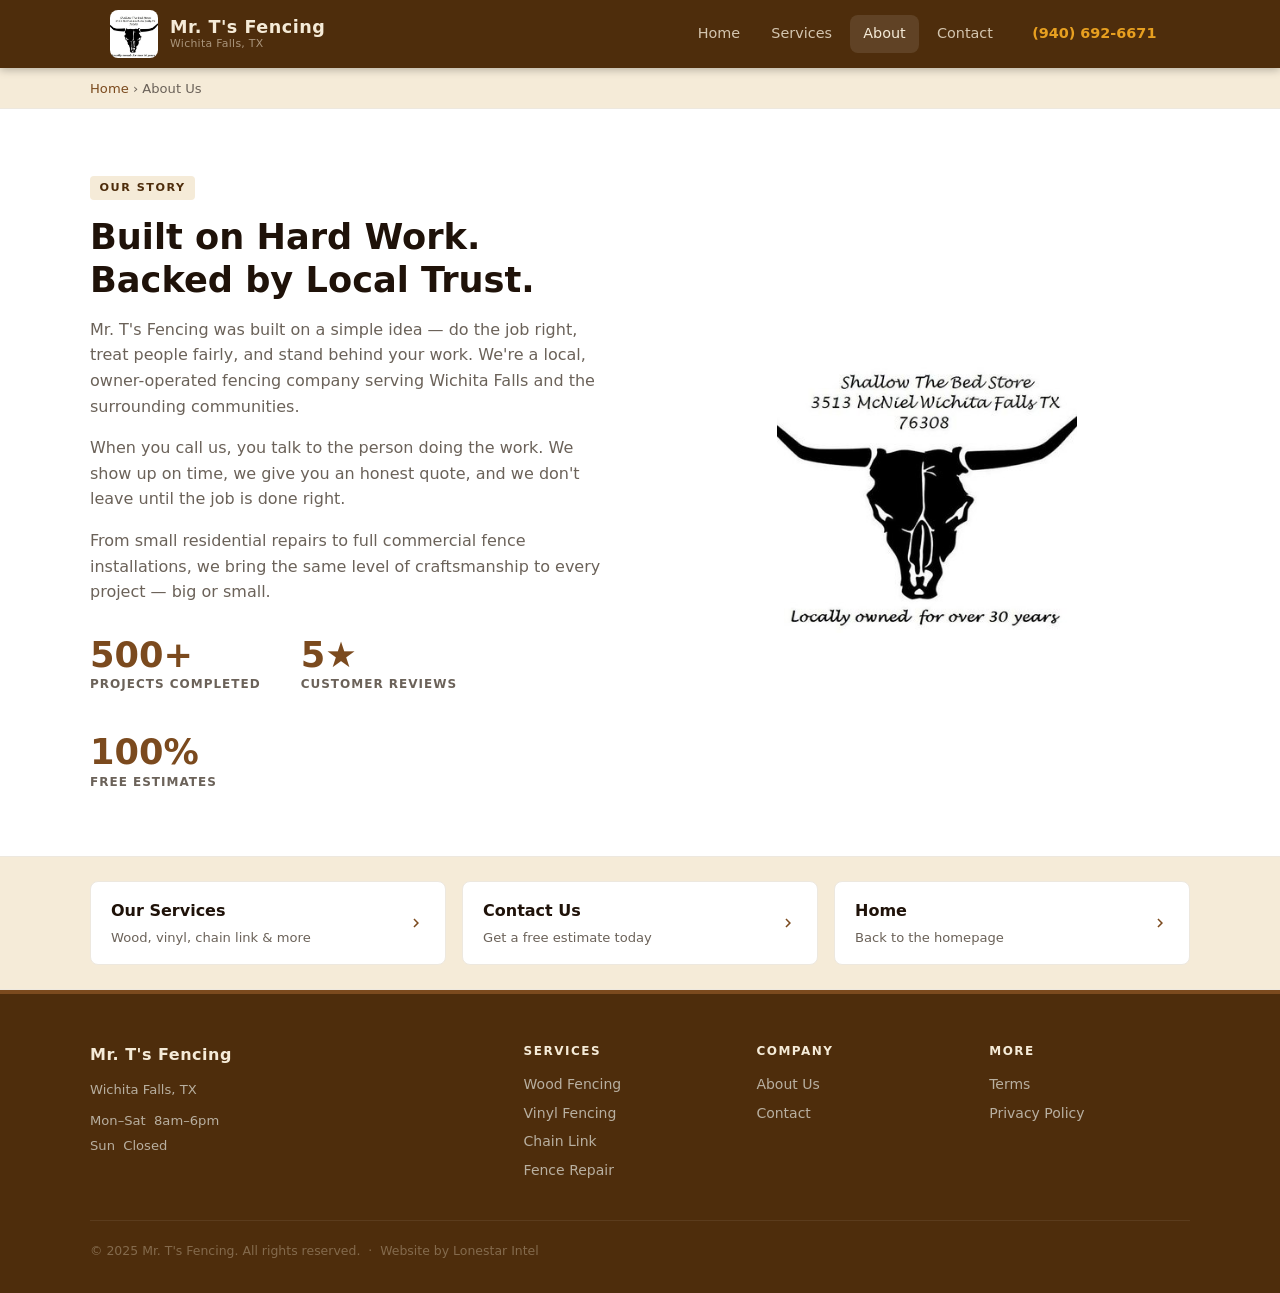
==== commit 68ee9f88: "Add real fence photos to services page, upscaled logo, clean up old bed store assets - Replace emoji" ====
--- a/about.html
+++ b/about.html
@@ -12,7 +12,7 @@
   <header>
     <div class="nav-inner">
       <a href="index.html" class="logo">
-        <img src="images/logo.png" alt="Mr. T's Fencing" class="logo-img">
+        <img src="images/logo.jpg" alt="Mr. T's Fencing" class="logo-img">
         <div>
           <span class="logo-name">Mr. T's Fencing</span>
           <span class="logo-sub" style="display:block;">Wichita Falls, TX</span>
@@ -58,7 +58,7 @@
           </div>
         </div>
         <div style="display:flex;align-items:center;justify-content:center;">
-          <img src="images/logo.png" alt="Mr. T's Fencing" style="max-width:300px;width:100%;">
+          <img src="images/logo.jpg" alt="Mr. T's Fencing" style="max-width:300px;width:100%;">
         </div>
       </div>
     </div>
--- a/css/style.css
+++ b/css/style.css
@@ -349,6 +349,17 @@
 @media (max-width: 700px) {
   .info-grid { grid-template-columns: 1fr; gap: 2rem; }
 }
+.service-photo {
+  width: 100%;
+  height: 320px;
+  object-fit: cover;
+  border-radius: 12px;
+  display: block;
+}
+@media (max-width: 700px) {
+  .service-photo { height: 220px; }
+}
+
 .info-block {
   background: var(--white);
   border: 1.5px solid var(--gray-light);
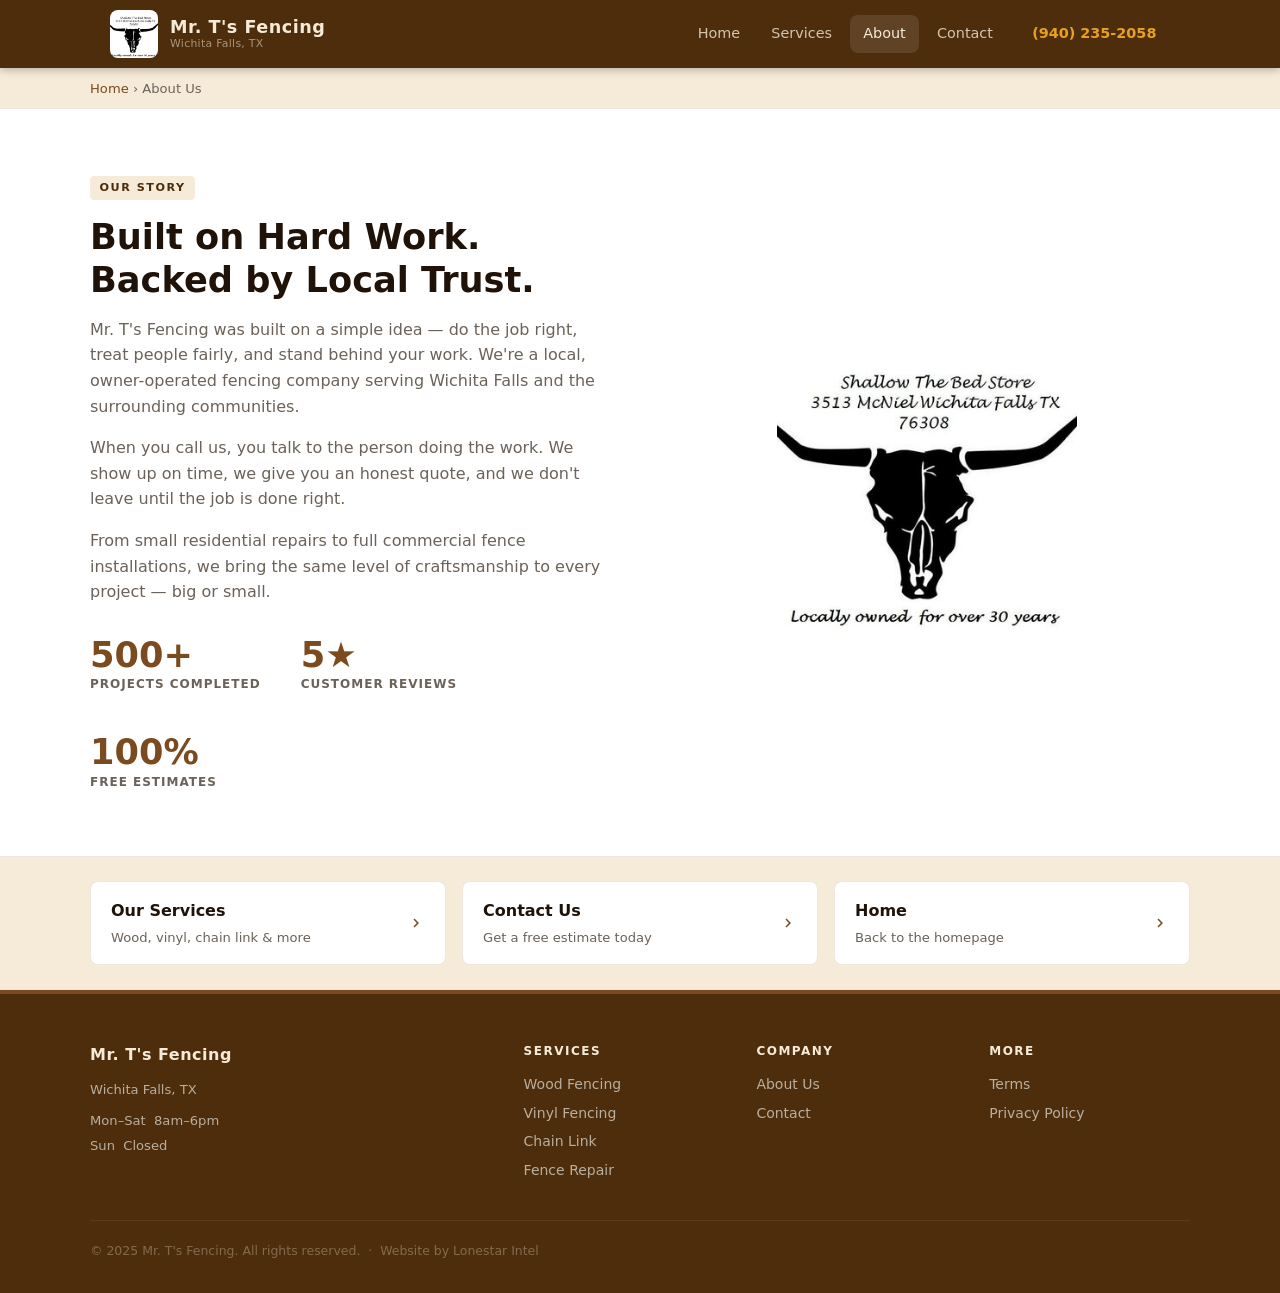
==== commit 53c7c362: "Fix CI/CD: remove wrong workflow, secret now configured Co-Authored-By: Claude Sonnet 4.6 <noreply@a" ====
--- a/about.html
+++ b/about.html
@@ -26,7 +26,7 @@
         <a href="services.html">Services</a>
         <a href="about.html" class="active">About</a>
         <a href="contact.html">Contact</a>
-        <a href="tel:9406926671" class="nav-phone">(940) 692-6671</a>
+        <a href="tel:9402352058" class="nav-phone">(940) 235-2058</a>
       </nav>
     </div>
   </header>
--- a/css/style.css
+++ b/css/style.css
@@ -261,6 +261,14 @@
   transition: transform var(--transition), box-shadow var(--transition);
 }
 .service-card:hover { transform: translateY(-3px); box-shadow: 0 8px 24px rgba(31,18,9,0.13); }
+.service-card-img {
+  width: calc(100% + 2.5rem);
+  margin: -1.25rem -1.25rem 1.25rem;
+  height: 180px;
+  object-fit: cover;
+  border-radius: var(--radius) var(--radius) 0 0;
+  display: block;
+}
 .service-icon {
   font-size: 2.5rem;
   margin-bottom: 1rem;
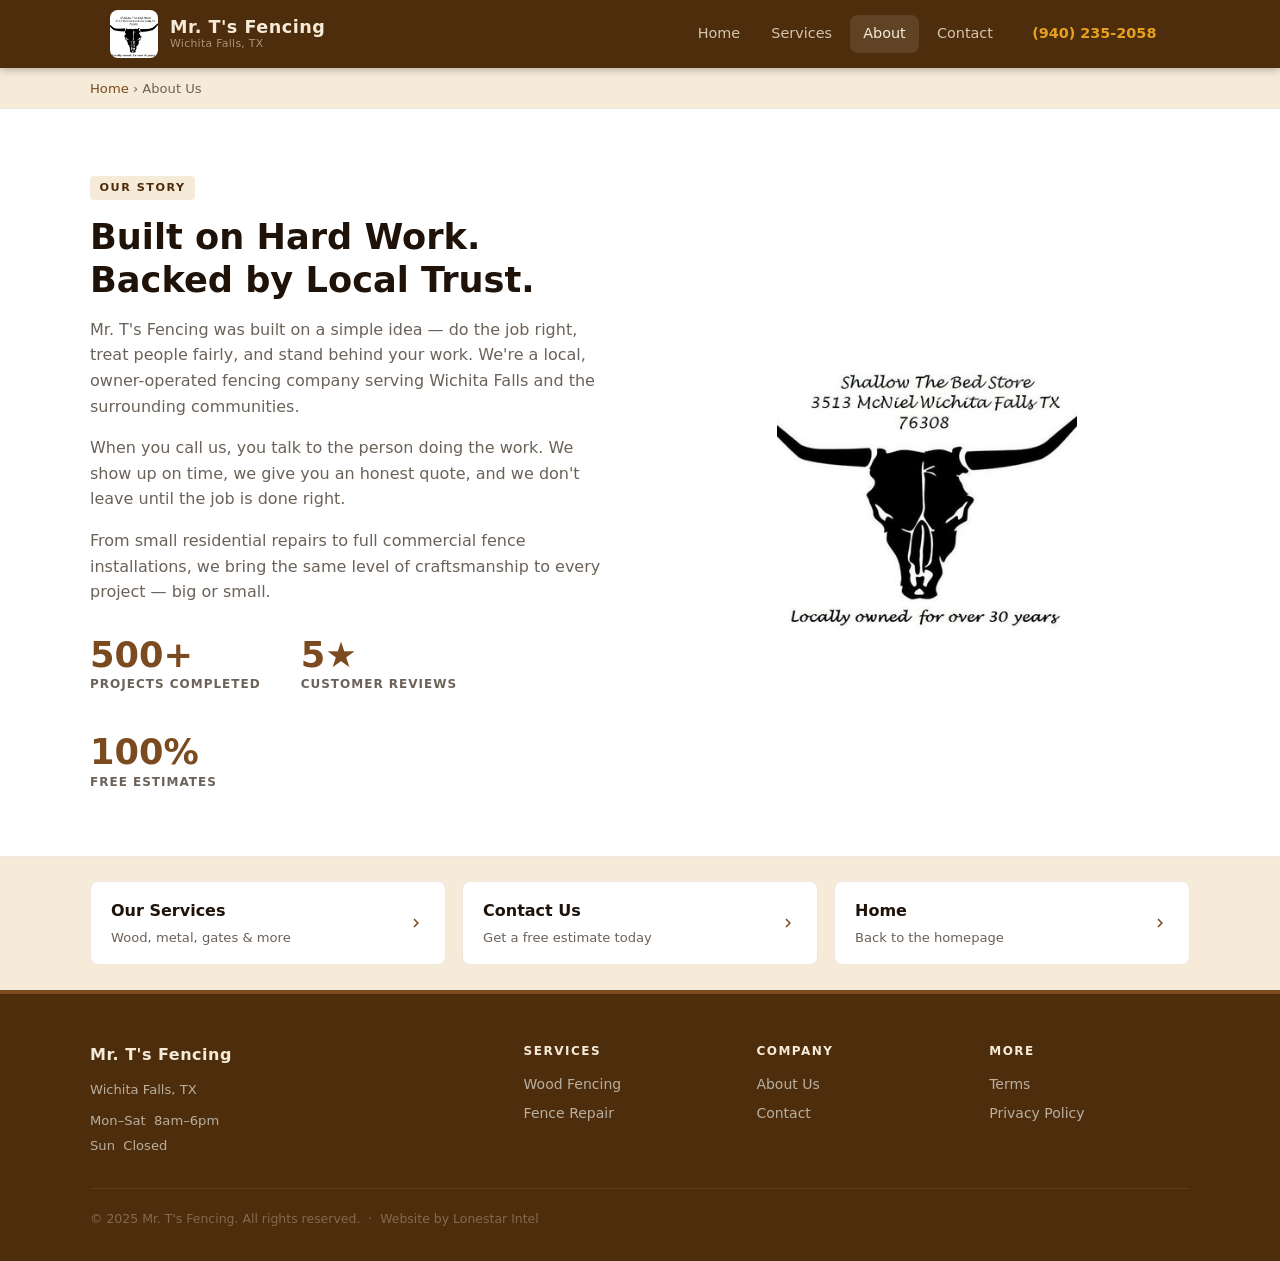
==== commit e20b5da1: "Update services, stats, and footer across site - Change 50+ years to 15+ years experience, remove pr" ====
--- a/about.html
+++ b/about.html
@@ -70,7 +70,7 @@
       <a href="services.html" class="nav-card">
         <div>
           <div class="nav-card-title">Our Services</div>
-          <div class="nav-card-sub">Wood, vinyl, chain link & more</div>
+          <div class="nav-card-sub">Wood, metal, gates & more</div>
         </div>
         <svg viewBox="0 0 24 24"><path d="M8.59 16.59L13.17 12 8.59 7.41 10 6l6 6-6 6z"/></svg>
       </a>
@@ -102,8 +102,6 @@
       <div>
         <h4>Services</h4>
         <a href="services.html#wood">Wood Fencing</a>
-        <a href="services.html#vinyl">Vinyl Fencing</a>
-        <a href="services.html#chainlink">Chain Link</a>
         <a href="services.html#repair">Fence Repair</a>
       </div>
       <div>
